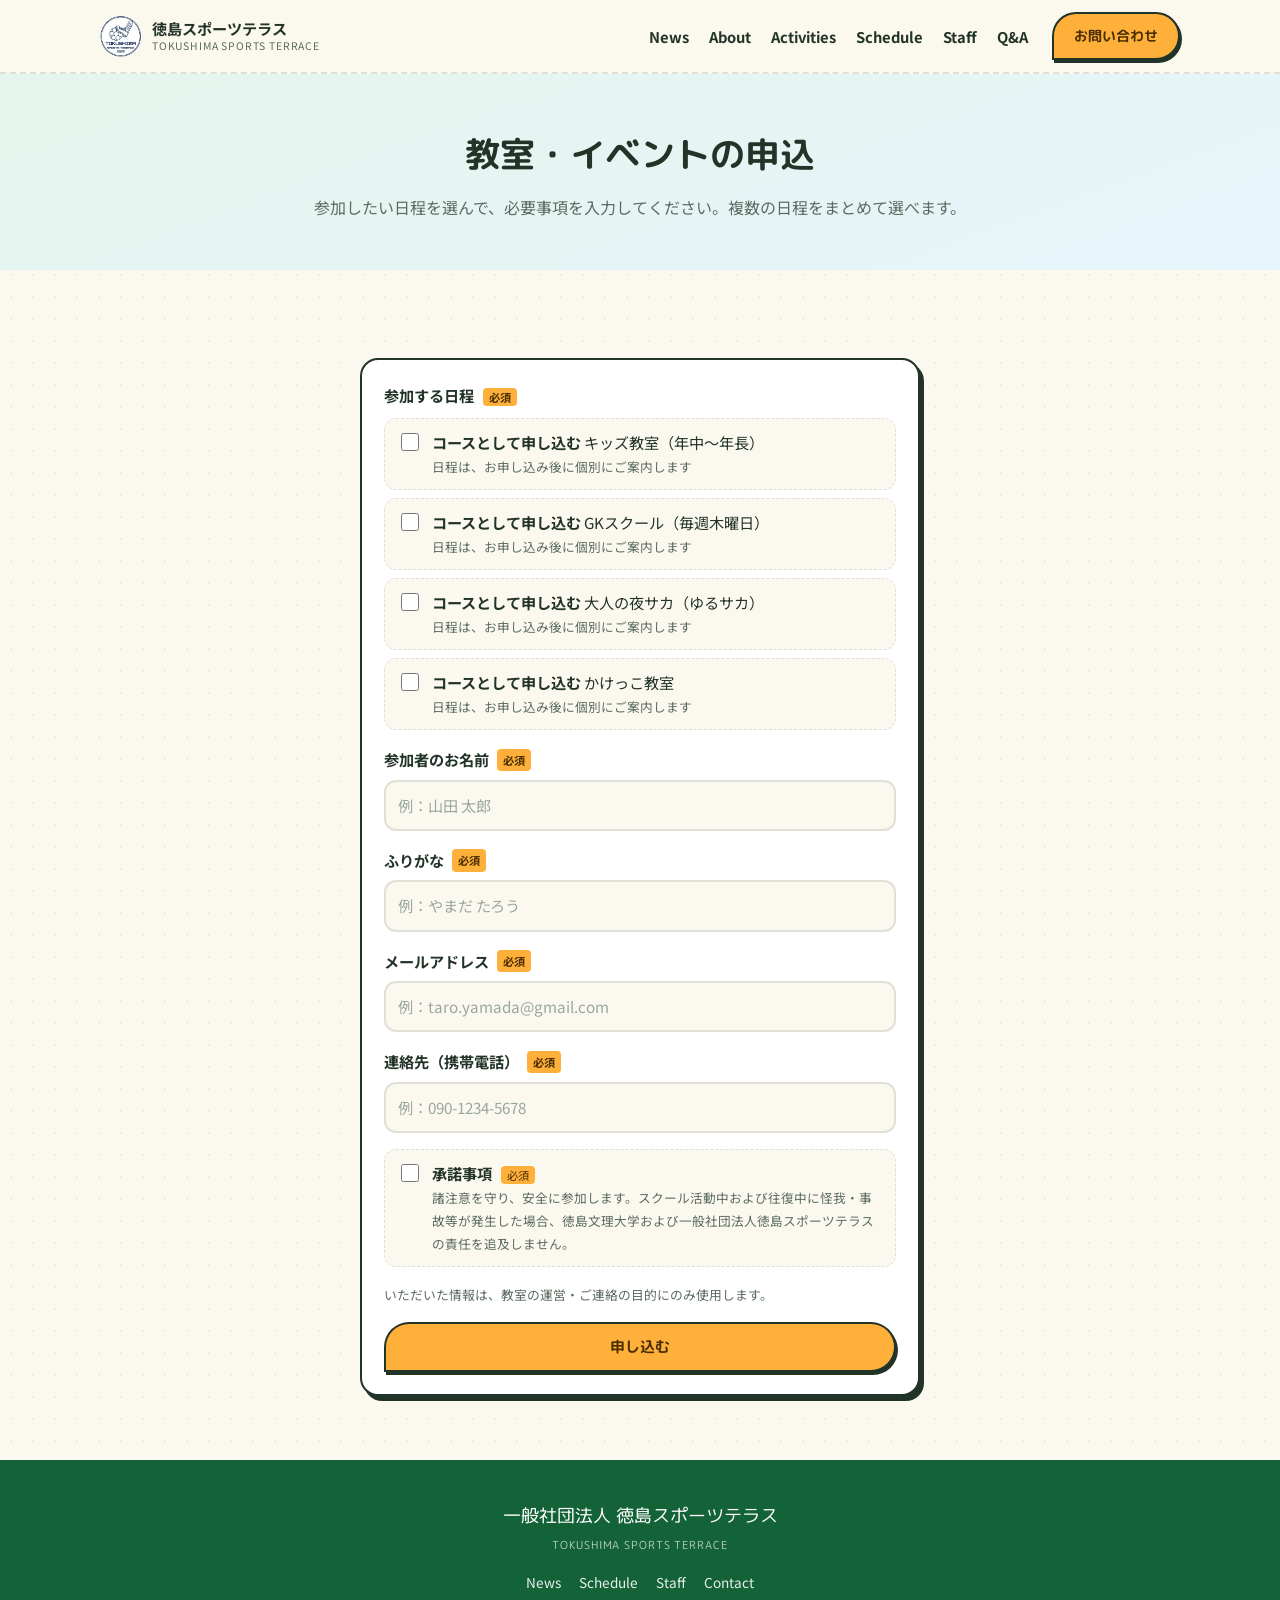
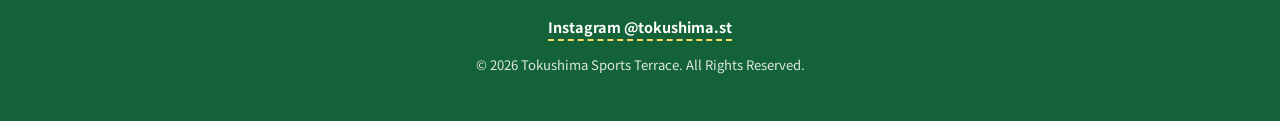
==== apply.html @ 4d7f8b77 "メールアドレスの入力例をgmail.comに変更" ====
<!DOCTYPE html>
<html lang="ja">
<head>
<meta charset="UTF-8">
<meta name="viewport" content="width=device-width, initial-scale=1.0">
<title>教室・イベントの申込 | 一般社団法人徳島スポーツテラス</title>
<meta name="description" content="一般社団法人徳島スポーツテラスの教室・イベントの申込ページです。">
<link rel="preconnect" href="https://fonts.googleapis.com">
<link rel="preconnect" href="https://fonts.gstatic.com" crossorigin>
<link href="https://fonts.googleapis.com/css2?family=M+PLUS+Rounded+1c:wght@500;700;800&family=Yomogi&family=Noto+Sans+JP:wght@400;500;700&display=swap" rel="stylesheet">
<link rel="icon" href="images/logo.jpg">
<link rel="stylesheet" href="styles.css">
</head>
<body>

<a class="skip-link" href="#main">本文へスキップ</a>

<header class="site-header" id="top">
  <div class="header-inner">
    <a href="index.html" class="logo" aria-label="一般社団法人徳島スポーツテラス トップへ">
      <span class="logo-mark js-logo-initial" aria-hidden="true">T</span>
      <span class="logo-text">
        <span class="logo-jp js-org-name-short">徳島スポーツテラス</span>
        <span class="logo-en js-org-name-en">TOKUSHIMA SPORTS TERRACE</span>
      </span>
    </a>
    <button class="nav-toggle" id="navToggle" aria-expanded="false" aria-controls="primaryNav" aria-label="メニューを開く">
      <span></span><span></span><span></span>
    </button>
    <nav class="primary-nav" id="primaryNav">
      <ul>
        <li><a href="index.html#news" class="nav-link">News</a></li>
        <li><a href="index.html#about" class="nav-link">About</a></li>
        <li><a href="index.html#activities" class="nav-link">Activities</a></li>
        <li><a href="schedule.html" class="nav-link">Schedule</a></li>
        <li><a href="index.html#staff" class="nav-link">Staff</a></li>
        <li><a href="index.html#faq" class="nav-link">Q&amp;A</a></li>
      </ul>
      <a href="index.html#contact" class="btn btn-cta nav-cta">お問い合わせ</a>
    </nav>
  </div>
</header>

<main id="main">
  <section class="page-hero">
    <h1>教室・イベントの申込</h1>
    <p>参加したい日程を選んで、必要事項を入力してください。複数の日程をまとめて選べます。</p>
  </section>

  <section class="section">
    <div class="section-inner section-inner--narrow">
      <p class="sync-warning" id="applyHint" hidden></p>

      <form class="site-form" id="applyForm" novalidate>
        <fieldset>
          <legend>参加する日程 <span class="req">必須</span></legend>
          <div id="applyEvents" style="display:grid;gap:8px"><p class="empty-note">読み込み中…</p></div>
        </fieldset>
        <label><span class="lbl">参加者のお名前 <span class="req">必須</span></span>
          <input type="text" name="name" required autocomplete="off" placeholder="例：山田 太郎">
        </label>
        <label><span class="lbl">ふりがな <span class="req">必須</span></span>
          <input type="text" name="furigana" required autocomplete="off" placeholder="例：やまだ たろう">
        </label>
        <div class="form-group" id="kidFields" hidden>
          <label><span class="lbl">保護者のお名前 <span class="req">必須</span></span>
            <input type="text" name="guardian" autocomplete="off" placeholder="例：山田 花子">
          </label>
          <label><span class="lbl">学年 <span class="req">必須</span></span>
            <select name="grade"></select>
          </label>
        </div>
        <label><span class="lbl">メールアドレス <span class="req">必須</span></span>
          <input type="email" name="email" required autocomplete="email" placeholder="例：taro.yamada@gmail.com">
        </label>
        <label><span class="lbl">連絡先（携帯電話） <span class="req">必須</span></span>
          <input type="text" name="contact" required autocomplete="tel" inputmode="tel" placeholder="例：090-1234-5678">
        </label>
        <div id="applyNotes" hidden></div>
        <label class="check consent">
          <input type="checkbox" name="consent" required>
          <span><strong>承諾事項</strong> <span class="req">必須</span><small>諸注意を守り、安全に参加します。スクール活動中および往復中に怪我・事故等が発生した場合、徳島文理大学および一般社団法人徳島スポーツテラスの責任を追及しません。</small></span>
        </label>
        <input type="text" name="website" class="hp" tabindex="-1" autocomplete="off" aria-hidden="true">
        <p class="form-privacy">いただいた情報は、教室の運営・ご連絡の目的にのみ使用します。</p>
        <button type="submit" class="btn btn-cta" id="applySubmit">申し込む</button>
        <p class="form-status" role="status" hidden></p>
      </form>
    </div>
  </section>
</main>

<footer class="site-footer">
  <div class="footer-inner">
    <div class="footer-brand">
      <span class="js-org-name-jp">一般社団法人徳島スポーツテラス</span>
      <span class="logo-en js-org-name-en">TOKUSHIMA SPORTS TERRACE</span>
    </div>
    <ul class="footer-nav">
      <li><a href="news.html">News</a></li>
      <li><a href="schedule.html">Schedule</a></li>
      <li><a href="index.html#staff">Staff</a></li>
      <li><a href="index.html#contact">Contact</a></li>
    </ul>
    <p class="footer-sns"><a class="js-instagram-link" href="#" target="_blank" rel="noopener" hidden>Instagram <span class="js-instagram-handle"></span></a></p>
    <p class="footer-copy" id="footerCopy"></p>
  </div>
</footer>

<script src="data.js"></script>
<script src="common.js"></script>
<script src="sheets-sync.js"></script>
<script src="apply.js"></script>
</body>
</html>
---- styles.css ----
/* =========================================================
   一般社団法人徳島スポーツテラス - スタイルシート
   デザイン方針：「元気な落書き・スクラップブック」
   ・サッカーコートの緑 × 空の水色 + マステの黄色をアクセントに
   ・カードは全部「コルクボードにマステで貼った写真・付箋」に
     見立てて、少しだけ傾ける（ホバーで真っ直ぐになる）
   ・見出しの下線はマーカーで手描きした波線
   ・手書き風フォント（Yomogi）を一言コメント・タグに使う
========================================================= */
:root{
  --green:      #1E8A54;
  --green-deep: #146238;
  --green-pale: #E6F5EC;
  --sky:        #2FA6D8;
  --sky-deep:   #1D7BA8;
  --sky-pale:   #E5F5FB;
  --sun:        #FFB03B; /* アクセント（イベント用） */
  --tape:       #FFD966; /* マステの黄色 */
  --tape-line:  rgba(255,255,255,.55);
  --ink:        #223328;
  --ink-soft:   #5B6B60;
  --paper:      #FBF8EF;
  --white:      #FFFFFF;
  --line:       rgba(34,51,40,.12);

  --font-display: "M PLUS Rounded 1c", "Noto Sans JP", sans-serif;
  --font-body: "Noto Sans JP", sans-serif;
  --font-hand: "Yomogi", "M PLUS Rounded 1c", sans-serif;

  --radius: 18px;
  --radius-sm: 12px;
  --shadow: 0 8px 0 rgba(34,51,40,.06), 0 14px 26px rgba(34,51,40,.14);
  --max-width: 1120px;
  --header-height: 72px;
}

*, *::before, *::after{ box-sizing: border-box; }
html{ scroll-behavior: smooth; }
@media (prefers-reduced-motion: reduce){
  html{ scroll-behavior: auto; }
  *{ animation-duration: .001ms !important; transition-duration: .001ms !important; }
}

body{
  margin: 0;
  font-family: var(--font-body);
  color: var(--ink);
  background:
    radial-gradient(circle, rgba(34,51,40,.06) 1px, transparent 1.4px) 0 0/22px 22px,
    var(--paper);
  line-height: 1.8;
  -webkit-font-smoothing: antialiased;
}
h1, h2, h3{ font-family: var(--font-display); margin: 0; font-weight: 700; }
a{ color: var(--sky-deep); }
button{ font-family: inherit; cursor: pointer; }
img{ max-width: 100%; display: block; }

.skip-link{
  position: absolute; left: -9999px; top: 0; background: var(--green); color: #fff;
  padding: .6em 1em; z-index: 200; border-radius: 0 0 8px 0;
}
.skip-link:focus{ left: 0; }

/* ---------- 共通レイアウト ---------- */
.section{ padding: 64px 20px; }
.section-inner{ max-width: var(--max-width); margin: 0 auto; }
.section-inner--narrow{ max-width: 760px; }
.section-title{ font-size: clamp(1.5rem, 4vw, 2rem); margin-bottom: 34px; display: flex; align-items: baseline; gap: 12px; flex-wrap: wrap; }
.section-title-en{
  font-family: var(--font-hand); font-size: .95rem; color: var(--sky-deep);
  background: var(--tape); padding: 3px 14px; border-radius: 3px; transform: rotate(-3deg);
  display: inline-block; box-shadow: 1px 2px 0 rgba(34,51,40,.1);
}
.section-title-jp{
  color: var(--ink); position: relative; padding-bottom: 6px;
  background-image: url("data:image/svg+xml,%3Csvg xmlns='http://www.w3.org/2000/svg' viewBox='0 0 200 10' preserveAspectRatio='none'%3E%3Cpath d='M0 6 Q 15 0 30 6 T 60 6 T 90 6 T 120 6 T 150 6 T 180 6 T 210 6' fill='none' stroke='%232FA6D8' stroke-width='4' stroke-linecap='round'/%3E%3C/svg%3E");
  background-repeat: no-repeat; background-position: left bottom; background-size: 100% 8px;
}
.sub-title{ font-size: 1.1rem; margin-bottom: 16px; color: var(--green-deep); }
.empty-note{ color: var(--ink-soft); }
.sync-warning{
  background: #FFF4E0; color: #7A5200; border: 1px dashed #F0C56B; border-radius: var(--radius-sm);
  padding: 10px 14px; font-size: .9rem; margin: 0 0 16px;
}

.btn{
  display: inline-flex; align-items: center; justify-content: center; gap: 6px;
  padding: 12px 26px; border-radius: 999px 999px 999px 4px; text-decoration: none; font-weight: 700;
  font-family: var(--font-display); font-size: .95rem; border: 2px solid var(--ink); transition: transform .15s;
}
.btn-cta{ background: var(--sun); color: #4A2E00; box-shadow: 2px 3px 0 var(--ink); }
.btn-cta:hover{ transform: translate(-1px,-2px); box-shadow: 3px 5px 0 var(--ink); }
.btn-ghost{ background: #fff; color: var(--green-deep); border-color: var(--green); }
.btn-ghost:hover{ background: var(--green-pale); }

/* ---------- ヘッダー ---------- */
.site-header{
  position: sticky; top: 0; z-index: 100; background: rgba(251,248,239,.94);
  backdrop-filter: blur(6px); border-bottom: 2px dashed var(--line);
}
.header-inner{
  max-width: var(--max-width); margin: 0 auto; height: var(--header-height);
  display: flex; align-items: center; justify-content: space-between; padding: 0 20px;
}
.logo{ display: flex; align-items: center; gap: 10px; text-decoration: none; color: var(--ink); }
.logo-mark{
  width: 42px; height: 42px; border-radius: 50%; background: linear-gradient(135deg, var(--green), var(--sky));
  color: #fff; display: flex; align-items: center; justify-content: center; font-family: var(--font-display);
  font-size: 1.2rem; flex-shrink: 0; border: 2px solid var(--ink);
}
.logo-mark--image{ background: #fff; border: none; overflow: hidden; }
.logo-mark--image img{ width: 100%; height: 100%; object-fit: cover; display: block; }
.logo-text{ display: flex; flex-direction: column; line-height: 1.3; }
.logo-jp{ font-weight: 700; font-size: .95rem; }
.logo-en{ font-size: .65rem; letter-spacing: .08em; color: var(--ink-soft); }

.nav-toggle{
  display: none; flex-direction: column; gap: 5px; background: none; border: none; padding: 8px;
}
.nav-toggle span{ width: 24px; height: 2px; background: var(--ink); border-radius: 2px; }

.primary-nav{ display: flex; align-items: center; gap: 24px; }
.primary-nav ul{ list-style: none; display: flex; gap: 20px; margin: 0; padding: 0; }
.nav-link{ text-decoration: none; color: var(--ink); font-weight: 700; font-size: .92rem; }
.nav-link:hover{ color: var(--green-deep); }
.nav-cta{ padding: 10px 20px; font-size: .85rem; }

@media (max-width: 860px){
  .nav-toggle{ display: flex; }
  .primary-nav{
    position: absolute; top: var(--header-height); left: 0; right: 0; background: #fff;
    flex-direction: column; align-items: stretch; padding: 16px 20px; gap: 16px;
    border-bottom: 1px solid var(--line); display: none;
  }
  .primary-nav.is-open{ display: flex; }
  .primary-nav ul{ flex-direction: column; gap: 12px; }
}

/* ---------- タープ（マステ貼り）カード共通部品 ----------
   .taped を付けたカードは、上端にマステの帯が乗った「貼られた紙」に見える。
   nth-childで少しずつ傾きを変えて、手作業で貼ったようなバラつきを出す。
   ホバーで真っ直ぐに直る。 */
.taped{
  position: relative; background: #fff; border-radius: var(--radius); box-shadow: var(--shadow);
  transform: rotate(-1.4deg); transition: transform .2s ease;
}
.taped:hover{ transform: rotate(0deg) translateY(-2px); }
.taped::before{
  content: ''; position: absolute; top: -14px; left: 50%; width: 74px; height: 26px;
  background: var(--tape); opacity: .85; transform: translateX(-50%) rotate(-3deg);
  box-shadow: 0 1px 2px rgba(0,0,0,.15);
}
.news-grid > :nth-child(3n+1).taped, .activity-grid > :nth-child(3n+1).taped, .staff-grid > :nth-child(3n+1).taped{ transform: rotate(1.6deg); }
.news-grid > :nth-child(3n+1).taped::before, .activity-grid > :nth-child(3n+1).taped::before, .staff-grid > :nth-child(3n+1).taped::before{ background: var(--sky); opacity: .5; transform: translateX(-50%) rotate(4deg); }
.news-grid > :nth-child(3n+2).taped::before, .activity-grid > :nth-child(3n+2).taped::before, .staff-grid > :nth-child(3n+2).taped::before{ background: var(--sun); opacity: .55; }
.news-grid > :nth-child(3n+1).taped:hover, .activity-grid > :nth-child(3n+1).taped:hover, .staff-grid > :nth-child(3n+1).taped:hover{ transform: rotate(0deg) translateY(-2px); }

/* ---------- ヒーロー（画面いっぱいの写真＋文字を重ねる構成） ----------
   ウィンドウ／タブの高さが変わっても常に「画面ちょうど1枚分」になるよう、
   100dvh（アドレスバーの出し引きにも追従する単位）からヘッダー分の高さを引く。
   写真が読み込まれる前は下地の色だけが見え、読み込み完了でふわっと写真がフェードインする
   （壊れた画像や真っ白な一瞬が見えないようにするための、簡易的な「ロード画面」） */
.hero{
  position: relative; height: calc(100vh - var(--header-height)); height: calc(100dvh - var(--header-height));
  min-height: 480px; display: flex; align-items: flex-end;
  padding: 0 20px 64px; overflow: hidden;
  background: linear-gradient(160deg, var(--green-pale), var(--sky-pale)); /* 写真の読み込み前・写真が無い時の下地 */
}
.hero-bg{
  position: absolute; inset: 0; width: 100%; height: 100%; object-fit: cover; z-index: 0;
  opacity: 0; transition: opacity 1s ease;
}
.hero-bg.is-loaded{ opacity: 1; }
.hero-overlay{
  position: absolute; inset: 0; z-index: 1;
  background: linear-gradient(180deg, rgba(20,40,32,.1) 0%, rgba(15,28,22,.35) 55%, rgba(12,22,18,.78) 100%);
}
.hero-inner{
  max-width: var(--max-width); margin: 0 auto; position: relative; z-index: 2; width: 100%; text-align: center;
}
.hero-text{ color: #fff; }
.eyebrow{
  font-family: var(--font-hand); font-size: 1.1rem; color: var(--tape); margin: 0 0 12px;
  display: inline-block; transform: rotate(-2deg);
}
.hero-copy{ font-size: clamp(2rem, 6vw, 3.4rem); line-height: 1.4; margin-bottom: 18px; color: #fff; text-shadow: 0 2px 12px rgba(0,0,0,.3); }
.hero-copy .accent{ color: var(--sun); background: rgba(255,255,255,.94); padding: 0 .15em; border-radius: 6px 6px 6px 0; box-shadow: 2px 2px 0 var(--ink); }
.hero-sub{ max-width: 620px; margin: 0 auto 28px; color: rgba(255,255,255,.92); }
.hero-actions{ display: flex; gap: 14px; justify-content: center; flex-wrap: wrap; margin-bottom: 36px; }
.hero-stats{ display: flex; gap: 18px; justify-content: center; flex-wrap: wrap; margin: 0; }
.hero-stat{
  background: #fff; border-radius: var(--radius-sm); padding: 14px 22px; box-shadow: var(--shadow); min-width: 130px;
  transform: rotate(-2deg);
}
.hero-stat:nth-child(2){ transform: rotate(1.5deg); }
.hero-stat:nth-child(3){ transform: rotate(-1deg); }
.hero-stat dt{ font-size: .75rem; color: var(--ink-soft); margin-bottom: 4px; }
.hero-stat dd{ margin: 0; font-family: var(--font-display); font-size: 1.3rem; color: var(--green-deep); }
.stat-suffix{ font-size: .7rem; color: var(--ink-soft); margin-left: 4px; }

/* ---------- ヒーロー（スマホ）：背景いっぱい＋文字重ねは窮屈になるので、
   写真→文字の上下2段レイアウトに切り替える ---------- */
@media (max-width: 860px){
  .hero{
    position: relative; height: auto; min-height: unset; padding: 0 0 40px;
    display: block; background: var(--paper);
  }
  .hero-bg{
    position: relative; inset: auto; width: 100%; height: 260px; z-index: auto;
  }
  .hero-overlay{ display: none; }
  .hero-inner{ padding: 28px 20px 0; }
  .hero-text{ color: var(--ink); }
  .eyebrow{ color: var(--sky-deep); }
  .hero-copy{ color: var(--ink); text-shadow: none; }
  .hero-sub{ color: var(--ink-soft); }
}

/* ---------- ニュース ---------- */
.news-grid{ display: grid; grid-template-columns: repeat(auto-fill, minmax(260px, 1fr)); gap: 30px; margin-bottom: 20px; padding-top: 6px; }
.news-card{ padding: 20px; display: block; text-decoration: none; color: inherit; }
.news-card-img{ width: 100%; aspect-ratio: 4/3; object-fit: cover; border-radius: var(--radius-sm); margin-bottom: 12px; }
.news-archive-img{ display: block; width: 100%; max-width: 420px; border-radius: var(--radius-sm); margin-top: 12px; }
.news-card-head{ display: flex; justify-content: space-between; align-items: center; margin-bottom: 10px; font-size: .8rem; color: var(--ink-soft); }
.news-card h3{ font-size: 1.05rem; margin-bottom: 8px; }
.news-card p{ margin: 0; color: var(--ink-soft); font-size: .92rem; }
.news-tag{
  font-family: var(--font-hand); padding: 2px 12px; border-radius: 255px 15px 225px 15px/15px 225px 15px 255px;
  font-size: .82rem;
}
.news-tag--info{ background: var(--sky-pale); color: var(--sky-deep); }
.news-tag--event{ background: #FFF1DA; color: #9A5B00; }
.news-tag--recruit{ background: var(--green-pale); color: var(--green-deep); }
.news-more-link{ text-align: right; margin: 0; }
.section-link{ font-weight: 700; text-decoration: none; }

/* ---------- About ----------
   スマホ（デフォルト）：写真→紹介文→ファクトの順に縦積み（DOM順そのまま）
   デスクトップ：order で並び替えて「紹介文→大きい写真→ファクト」の順にする */
.about-section{ background: #fff; }
.about-grid{ display: flex; flex-direction: column; gap: 36px; margin-bottom: 20px; }
.about-photo{
  position: relative; background: #fff; padding: 10px 10px 20px; box-shadow: var(--shadow);
  border-radius: 4px; transform: rotate(-2deg); align-self: center; width: 100%; max-width: 420px;
}
.about-photo::before{
  content: ''; position: absolute; top: -12px; left: 50%; width: 70px; height: 24px;
  background: var(--tape); opacity: .85; transform: translateX(-50%) rotate(-4deg);
  box-shadow: 0 1px 2px rgba(0,0,0,.15);
}
.about-photo img{ width: 100%; height: 260px; object-fit: cover; border-radius: 2px; display: block; }
.about-slogan{ font-family: var(--font-hand); font-size: 1.6rem; color: var(--green-deep); margin: 0 0 14px; }
.about-text{ color: var(--ink-soft); margin: 0; }
.about-facts{ display: grid; gap: 14px; margin: 0; }
.about-facts .fact{
  background: var(--green-pale); border-radius: var(--radius-sm); padding: 14px 18px; border-left: 4px dashed var(--green);
}
.fact dt{ font-size: .78rem; color: var(--green-deep); font-weight: 700; margin-bottom: 4px; }
.fact dd{ margin: 0; }
.fact-note{ display: block; font-size: .78rem; color: var(--ink-soft); margin-top: 4px; }
@media (min-width: 721px){
  .about-lead{ order: 1; }
  .about-photo{ order: 2; max-width: 720px; }
  .about-photo img{ height: 420px; }
  .about-facts{ order: 3; grid-template-columns: repeat(auto-fit, minmax(220px, 1fr)); }
}

/* ---------- 活動内容（写真クラスター＋テキストのジグザグレイアウト） ---------- */
.activities-section{ background: #fff; }
.activity-row{ display: flex; align-items: center; gap: 40px; margin-bottom: 64px; flex-wrap: wrap; }
.activity-row:last-child{ margin-bottom: 0; }
.activity-row:nth-child(even){ flex-direction: row-reverse; }
.activity-photos{ flex: 1 1 360px; display: flex; flex-wrap: wrap; padding: 30px 24px; min-height: 220px; align-items: center; }
.activity-photo-frame{
  position: relative; width: 260px; max-width: 100%; flex-shrink: 0; background: #fff; padding: 10px 10px 20px;
  box-shadow: var(--shadow); border-radius: 4px;
}
/* 横長・縦長どちらの写真でも自然な比率で表示（無理に正方形へトリミングしない） */
.activity-photo-frame img{ display: block; width: 100%; height: auto; max-height: 360px; object-fit: cover; border-radius: 2px; }
.activity-photo-frame::before{
  content: ''; position: absolute; top: -14px; left: 50%; width: 74px; height: 26px;
  background: var(--tape); opacity: .85; transform: translateX(-50%) rotate(-3deg);
  box-shadow: 0 1px 2px rgba(0,0,0,.15);
}
.activity-photo-frame:nth-child(1){ transform: rotate(-5deg); z-index: 2; }
.activity-photo-frame:nth-child(2){ transform: rotate(4deg); margin-left: -60px; margin-top: 30px; z-index: 1; }
.activity-photo-frame:nth-child(3){ transform: rotate(-3deg); margin-left: -60px; z-index: 3; }
@media (max-width: 560px){ .activity-photo-frame{ width: 200px; } .activity-photo-frame:nth-child(2), .activity-photo-frame:nth-child(3){ margin-left: -36px; } }
.activity-copy{ flex: 1 1 320px; }
.activity-copy h3{ font-size: 1.4rem; color: var(--sky-deep); margin-bottom: 10px; }
.activity-copy p{ margin: 0; color: var(--ink-soft); white-space: pre-line; }
.activity-copy .activity-price{ display: inline-block; margin: 0 0 10px; padding: 2px 12px; background: var(--tape); color: var(--ink); font-weight: 700; font-size: 1.05rem; border-radius: 4px; transform: rotate(-1.5deg); }
.activity-btn{ margin-top: 14px; }
@media (max-width: 720px){
  .activity-row, .activity-row:nth-child(even){ flex-direction: column; align-items: flex-start; }
  .activity-photos{ padding-left: 40px; }
}

/* ---------- Schedule（トップページの案内カード） ---------- */
.schedule-teaser{
  background: linear-gradient(135deg, var(--green), var(--sky)); color: #fff;
  border-radius: var(--radius); padding: 36px; display: flex; align-items: center;
  justify-content: space-between; gap: 24px; flex-wrap: wrap; border: 2px solid var(--ink);
}
.schedule-teaser p{ margin: 8px 0 0; opacity: .92; max-width: 460px; }
.schedule-teaser .btn-cta{ background: #fff; color: var(--green-deep); }

/* ---------- スタッフ ---------- */
.staff-grid{ display: grid; grid-template-columns: repeat(auto-fill, minmax(220px, 1fr)); gap: 30px; padding-top: 6px; }
.staff-card{ padding: 24px; text-align: center; }
.staff-photo{ width: 88px; height: 88px; border-radius: 50%; object-fit: cover; margin: 0 auto 14px; border: 3px solid #fff; box-shadow: 0 0 0 2px var(--line); }
.staff-photo--placeholder{
  display: flex; align-items: center; justify-content: center; background: var(--sky-pale); color: var(--sky-deep);
  font-family: var(--font-display); font-size: 1.6rem;
}
.staff-role{ font-family: var(--font-hand); font-size: .95rem; color: var(--sky-deep); margin: 0 0 4px; }
.staff-name{ font-family: var(--font-display); font-size: 1.05rem; margin: 0 0 8px; }
.staff-comment{ font-size: .88rem; color: var(--ink-soft); margin: 0; }

/* ---------- FAQ ---------- */
.faq-section{ background: #fff; }
.accordion-item{
  background: var(--sky-pale); border-radius: var(--radius-sm); padding: 16px 20px; margin-bottom: 14px;
}
.accordion-item summary{ cursor: pointer; font-weight: 700; list-style: none; display: flex; align-items: center; gap: 10px; flex-wrap: wrap; }
.accordion-item summary::-webkit-details-marker{ display: none; }
.accordion-item summary::after{ content: '+'; margin-left: auto; font-family: var(--font-display); font-size: 1.2rem; color: var(--sky-deep); }
.accordion-item[open] summary::after{ content: '−'; }
.accordion-body{ margin-top: 10px; color: var(--ink-soft); }
.news-archive-title{ flex: 1; }

/* ---------- Contact ---------- */
.contact-section{ background: var(--green-pale); text-align: center; }
.contact-lead{ color: var(--ink-soft); }
.contact-note{ font-size: .85rem; color: var(--ink-soft); margin-top: 18px; }

/* ---------- カレンダー（schedule.html） ---------- */
.cal-card{ background: #fff; border-radius: var(--radius); box-shadow: var(--shadow); padding: 24px; border: 2px solid var(--ink); }
.cal-toolbar{ display: flex; align-items: center; justify-content: space-between; margin-bottom: 18px; gap: 12px; flex-wrap: wrap; }
.cal-nav-btn{
  background: var(--green-pale); color: var(--green-deep); border: 2px solid var(--ink); border-radius: 999px;
  width: 40px; height: 40px; font-size: 1.1rem; font-family: var(--font-display);
}
.cal-month-label{ font-family: var(--font-hand); font-size: 1.5rem; color: var(--green-deep); }
.cal-today-btn{
  background: #fff; border: 1.5px dashed var(--sky); color: var(--sky-deep); border-radius: 999px;
  padding: 6px 16px; font-size: .82rem; font-weight: 700;
}
.cal-weekdays, .cal-grid{ display: grid; grid-template-columns: repeat(7, 1fr); gap: 6px; }
.cal-weekdays{ margin-bottom: 6px; text-align: center; font-size: .78rem; color: var(--ink-soft); font-weight: 700; }
.cal-cell{
  min-height: 84px; background: var(--paper); border-radius: 10px; padding: 6px; display: flex; flex-direction: column; gap: 4px;
  border: 2px solid transparent; font-family: inherit; text-align: left; width: 100%;
}
button.cal-cell{ cursor: pointer; transition: transform .1s; }
button.cal-cell:hover{ background: var(--sky-pale); transform: translateY(-1px); }
.cal-cell--empty{ background: transparent; }
.cal-cell--today{ background: var(--sky-pale); border-color: var(--sky); border-style: dashed; }
.cal-cell--selected{ border-color: var(--ink); background: var(--tape); }
.cal-cell--selected:hover{ background: var(--tape); }
.cal-date{ font-size: .8rem; font-weight: 700; color: var(--ink-soft); }
.cal-tags{ display: flex; flex-direction: column; gap: 3px; overflow: hidden; }
.cal-tag{
  font-size: .65rem; padding: 2px 6px; border-radius: 6px; white-space: nowrap; overflow: hidden; text-overflow: ellipsis;
  font-family: var(--font-display);
}
.cal-tag{ background: var(--c-pale, var(--green-pale)); color: var(--c-ink, var(--green-deep)); }
.cal-legend{ display: flex; flex-wrap: wrap; gap: 6px 16px; margin-top: 14px; font-size: .8rem; color: var(--ink-soft); }
.cal-legend:empty{ display: none; }
.cal-legend-item{ display: inline-flex; align-items: center; gap: 6px; }
.cal-legend-item i{ width: 10px; height: 10px; border-radius: 50%; background: var(--c); flex-shrink: 0; }

.cal-event-list{ margin-top: 34px; }
.cal-list-day{ margin-bottom: 20px; }
.cal-list-date{ font-family: var(--font-hand); font-size: 1.2rem; color: var(--green-deep); margin: 0 0 6px; }
.cal-list-day ul{ list-style: none; margin: 0; padding: 0; display: grid; gap: 10px; }
.cal-list-day li{ display: flex; align-items: baseline; gap: 10px; flex-wrap: wrap; background: var(--paper); border-radius: var(--radius-sm); padding: 10px 14px; border: 1px dashed var(--line); }
.cal-list-title{ font-weight: 700; }
.cal-list-detail{ color: var(--ink-soft); font-size: .88rem; flex-basis: 100%; }

/* スマホ：セル幅が35px前後まで狭くなり文字が入らないので、予定名の文字は諦めて
   タイプ別の色ドットだけ表示する（詳細は今まで通りタップして下の一覧で見る） */
@media (max-width: 640px){
  .cal-card{ padding: 14px 8px; }
  .cal-toolbar{ margin-bottom: 12px; }
  .cal-month-label{ font-size: 1.15rem; }
  .cal-nav-btn{ width: 34px; height: 34px; font-size: 1rem; }
  .cal-today-btn{ padding: 5px 12px; font-size: .75rem; }
  .cal-weekdays, .cal-grid{ gap: 3px; }
  .cal-cell{ min-height: 50px; padding: 3px 2px; gap: 2px; border-radius: 6px; }
  .cal-date{ font-size: .72rem; }
  .cal-tags{ flex-direction: row; flex-wrap: wrap; justify-content: center; gap: 2px; }
  .cal-tag{
    width: 8px; height: 8px; padding: 0; border-radius: 50%; font-size: 0; line-height: 0; overflow: hidden;
  }
  /* 通常表示は「薄い背景色+濃い文字色」のピル型なので、文字を消してドットだけにすると
     薄い背景色（--green-pale等）がほぼ見えなくなってしまう。ドット表示専用に、はっきりした色で塗り直す */
  .cal-tag{ background: var(--c, var(--green)); }
}

/* ---------- ページ見出し（schedule.html / news.html 用の簡易ヒーロー） ---------- */
.page-hero{
  background: linear-gradient(160deg, var(--green-pale), var(--sky-pale)); padding: 48px 20px; text-align: center;
}
.page-hero h1{ font-size: clamp(1.5rem, 4vw, 2.2rem); margin-bottom: 8px; }
.page-hero p{ color: var(--ink-soft); margin: 0; }

/* ---------- フッター ---------- */
.site-footer{ background: var(--green-deep); color: #fff; padding: 40px 20px; }
.footer-inner{ max-width: var(--max-width); margin: 0 auto; text-align: center; }
.footer-brand{ font-family: var(--font-display); font-size: 1.1rem; margin-bottom: 12px; }
.footer-brand .logo-en{ display: block; font-size: .7rem; color: rgba(255,255,255,.7); margin-top: 4px; }
.footer-copy{ font-size: .82rem; opacity: .85; margin: 12px 0 4px; }
.footer-note{ font-size: .78rem; opacity: .7; max-width: 560px; margin: 0 auto; }
.footer-nav{ list-style: none; display: flex; gap: 18px; justify-content: center; padding: 0; margin: 0 0 16px; flex-wrap: wrap; }
.footer-nav a{ color: #fff; text-decoration: none; font-size: .85rem; opacity: .9; }
.footer-sns{ margin: 0 0 12px; }
.footer-sns a{ color: #fff; font-weight: 700; font-size: .9rem; text-decoration: none; border-bottom: 2px dashed var(--tape); padding-bottom: 2px; }

/* ===== フォーム（お問い合わせ・教室申込） ===== */
.site-form{ max-width: 560px; margin: 24px auto 0; text-align: left; display: grid; gap: 16px; background: #fff; padding: 22px; border-radius: var(--radius); border: 2px solid var(--ink); box-shadow: 4px 5px 0 var(--ink); }
.site-form label{ display: grid; gap: 6px; font-weight: 700; font-size: .95rem; }
.site-form input[type="text"], .site-form input[type="email"], .site-form textarea{ font: inherit; font-weight: 400; padding: 10px 12px; border: 2px solid var(--line); border-radius: var(--radius-sm); background: var(--paper); width: 100%; }
.site-form input:focus, .site-form textarea:focus{ outline: none; border-color: var(--green); }
.site-form .req{ font-size: .7rem; background: var(--sun); color: #4A2E00; border-radius: 4px; padding: 1px 6px; margin-left: 6px; }
.site-form .hp{ position: absolute; left: -9999px; width: 1px; height: 1px; opacity: 0; }
.site-form fieldset{ border: 0; padding: 0; margin: 0; display: grid; gap: 8px; }
.site-form legend{ font-weight: 700; font-size: .95rem; margin-bottom: 8px; padding: 0; }
.site-form .check{ display: flex; gap: 10px; align-items: flex-start; font-weight: 400; background: var(--paper); border: 1px dashed var(--line); border-radius: var(--radius-sm); padding: 10px 12px; cursor: pointer; }
.site-form .check input{ margin-top: 4px; width: 18px; height: 18px; flex-shrink: 0; }
.site-form .check small{ display: block; color: var(--ink-soft); }
.form-privacy{ margin: 0; font-size: .8rem; color: var(--ink-soft); }
.form-status{ margin: 0; padding: 10px 14px; border-radius: var(--radius-sm); font-weight: 700; }
.form-status.is-ok{ background: var(--green-pale); color: var(--green-deep); }
.form-status.is-error{ background: #FCE8E8; color: #B23A3A; }
.cal-apply{ margin-left: auto; font-weight: 700; color: var(--green-deep); text-decoration: none; border-bottom: 2px solid var(--tape); }
.form-group{ display: grid; gap: 16px; }
.form-group[hidden], #applyNotes[hidden]{ display: none; }
.site-form select{ font: inherit; font-weight: 400; padding: 10px 12px; border: 2px solid var(--line); border-radius: var(--radius-sm); background: var(--paper); width: 100%; }
.apply-note{ background: #FFF4E0; border: 1px dashed #F0C56B; border-radius: var(--radius-sm); padding: 12px 14px; font-size: .88rem; }
.apply-note p{ margin: 6px 0 0; white-space: pre-line; color: var(--ink-soft); }
.cal-list-day li.cal-list-item{ border-left: 6px solid var(--c, var(--line)); border-left-style: solid; }

/* ===== トップページの「活動の申し込み」 ===== */
.apply-section{ background: var(--paper); }
.apply-list{ list-style: none; margin: 18px 0 0; padding: 0; display: grid; gap: 10px; }
.apply-list li{ display: flex; align-items: center; gap: 12px; flex-wrap: wrap; background: #fff; border: 2px solid var(--ink); border-radius: var(--radius-sm); padding: 10px 14px; box-shadow: 3px 4px 0 var(--ink); }
.apply-date{ font-family: var(--font-hand); font-size: 1.15rem; color: var(--green-deep); min-width: 5.5em; }
.apply-title{ flex: 1 1 200px; font-weight: 700; }
.apply-title small{ display: block; font-weight: 400; color: var(--ink-soft); font-size: .82rem; }
.apply-btn{ padding: 6px 18px; font-size: .9rem; }
.apply-more{ text-align: center; margin-top: 22px; }
.site-form .lbl{ display: flex; align-items: center; gap: 8px; }
.site-form .lbl .req{ margin-left: 0; }
.site-form input::placeholder, .site-form textarea::placeholder{ color: #9AA79F; }
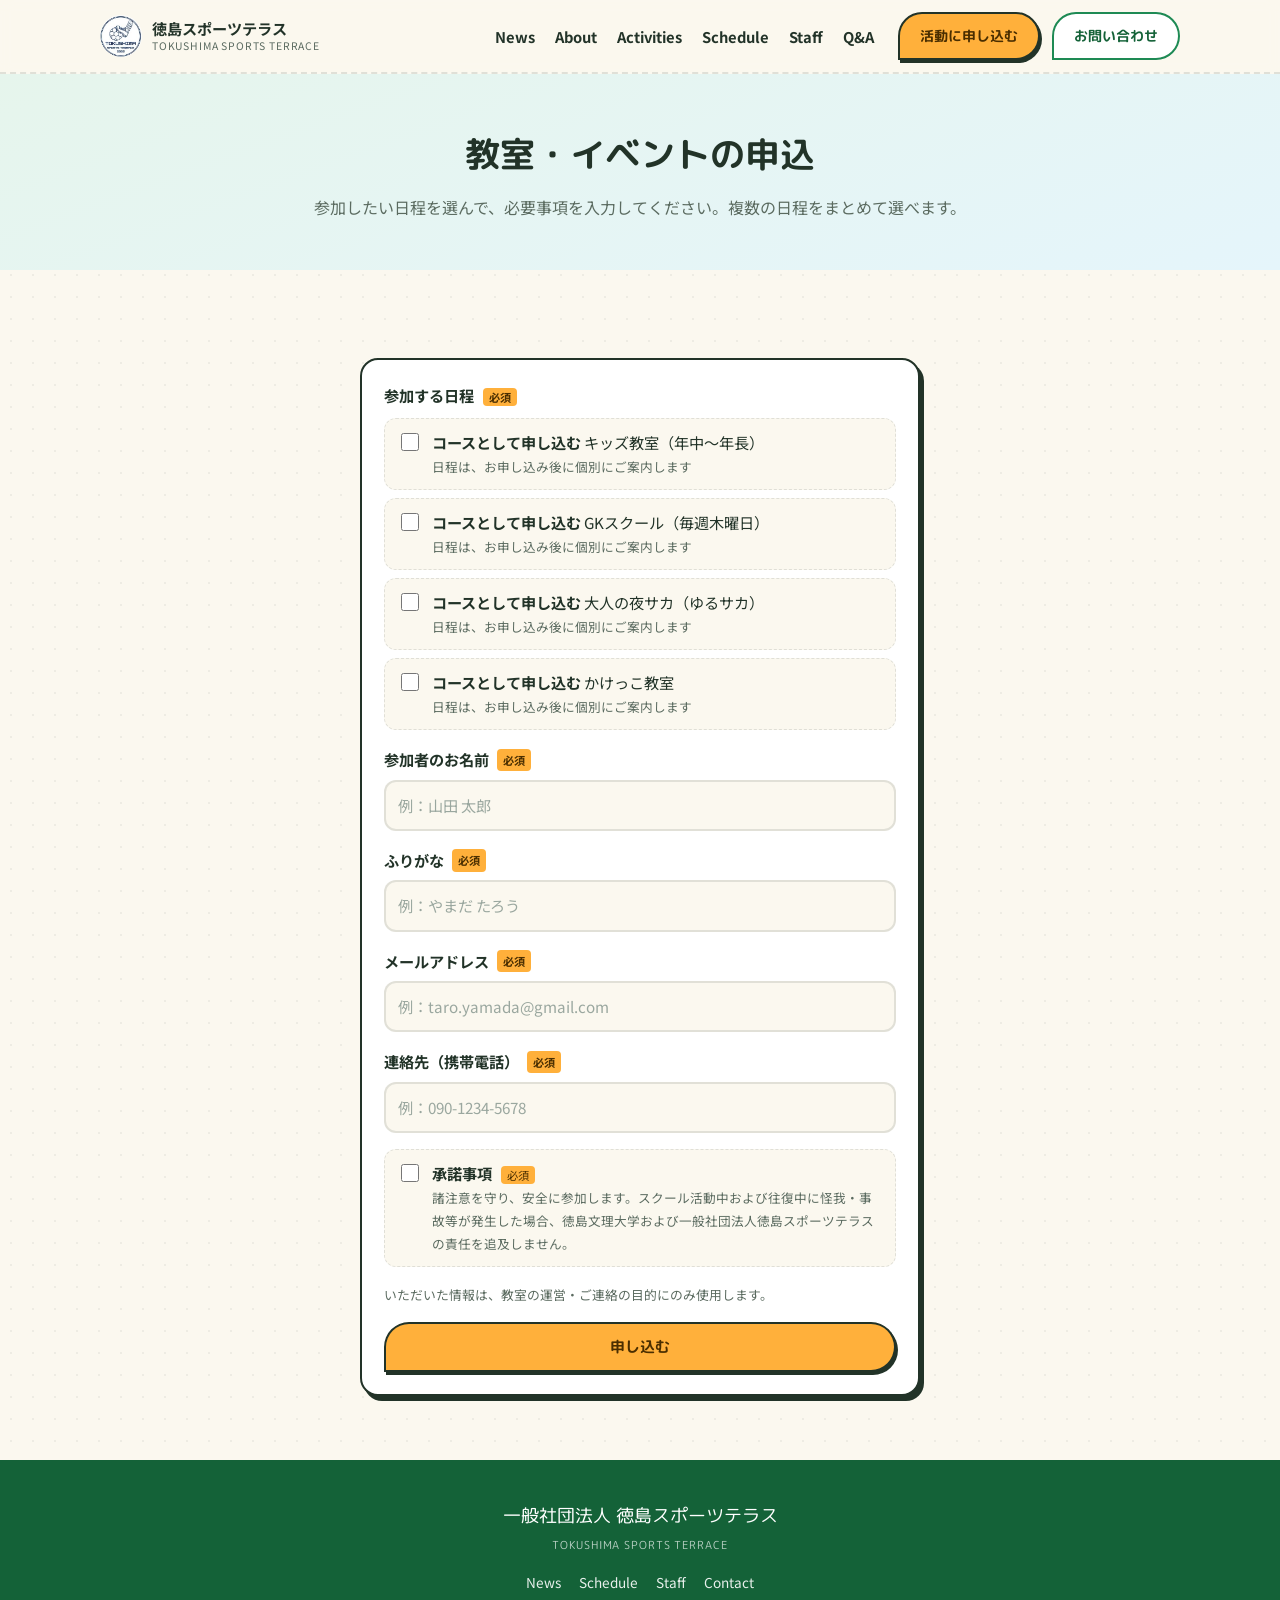
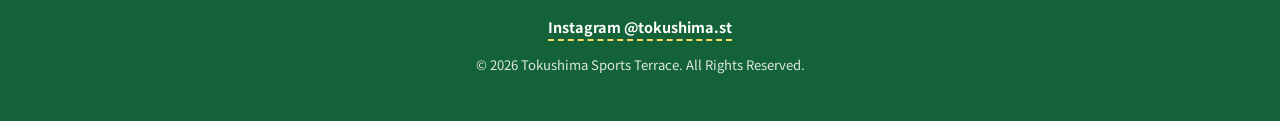
==== commit 52d24780: "ヘッダーに「活動に申し込む」ボタンを追加、お問い合わせをサブボタンに(メニューの切り替え幅も調整) Co-Authored-By: Claude Sonnet 5.5 <noreply@anthrop" ====
--- a/apply.html
+++ b/apply.html
@@ -36,7 +36,8 @@
         <li><a href="index.html#staff" class="nav-link">Staff</a></li>
         <li><a href="index.html#faq" class="nav-link">Q&amp;A</a></li>
       </ul>
-      <a href="index.html#contact" class="btn btn-cta nav-cta">お問い合わせ</a>
+      <a href="apply.html" class="btn btn-cta nav-cta">活動に申し込む</a>
+      <a href="index.html#contact" class="btn btn-ghost nav-cta">お問い合わせ</a>
     </nav>
   </div>
 </header>
--- a/styles.css
+++ b/styles.css
@@ -124,9 +124,10 @@
 .primary-nav ul{ list-style: none; display: flex; gap: 20px; margin: 0; padding: 0; }
 .nav-link{ text-decoration: none; color: var(--ink); font-weight: 700; font-size: .92rem; }
 .nav-link:hover{ color: var(--green-deep); }
-.nav-cta{ padding: 10px 20px; font-size: .85rem; }
-
-@media (max-width: 860px){
+.nav-cta{ padding: 10px 20px; font-size: .85rem; white-space: nowrap; }
+.nav-cta + .nav-cta{ margin-left: -12px; }
+
+@media (max-width: 960px){
   .nav-toggle{ display: flex; }
   .primary-nav{
     position: absolute; top: var(--header-height); left: 0; right: 0; background: #fff;
@@ -135,6 +136,8 @@
   }
   .primary-nav.is-open{ display: flex; }
   .primary-nav ul{ flex-direction: column; gap: 12px; }
+  .nav-cta + .nav-cta{ margin-left: 0; }
+  .nav-cta{ text-align: center; }
 }
 
 /* ---------- タープ（マステ貼り）カード共通部品 ----------
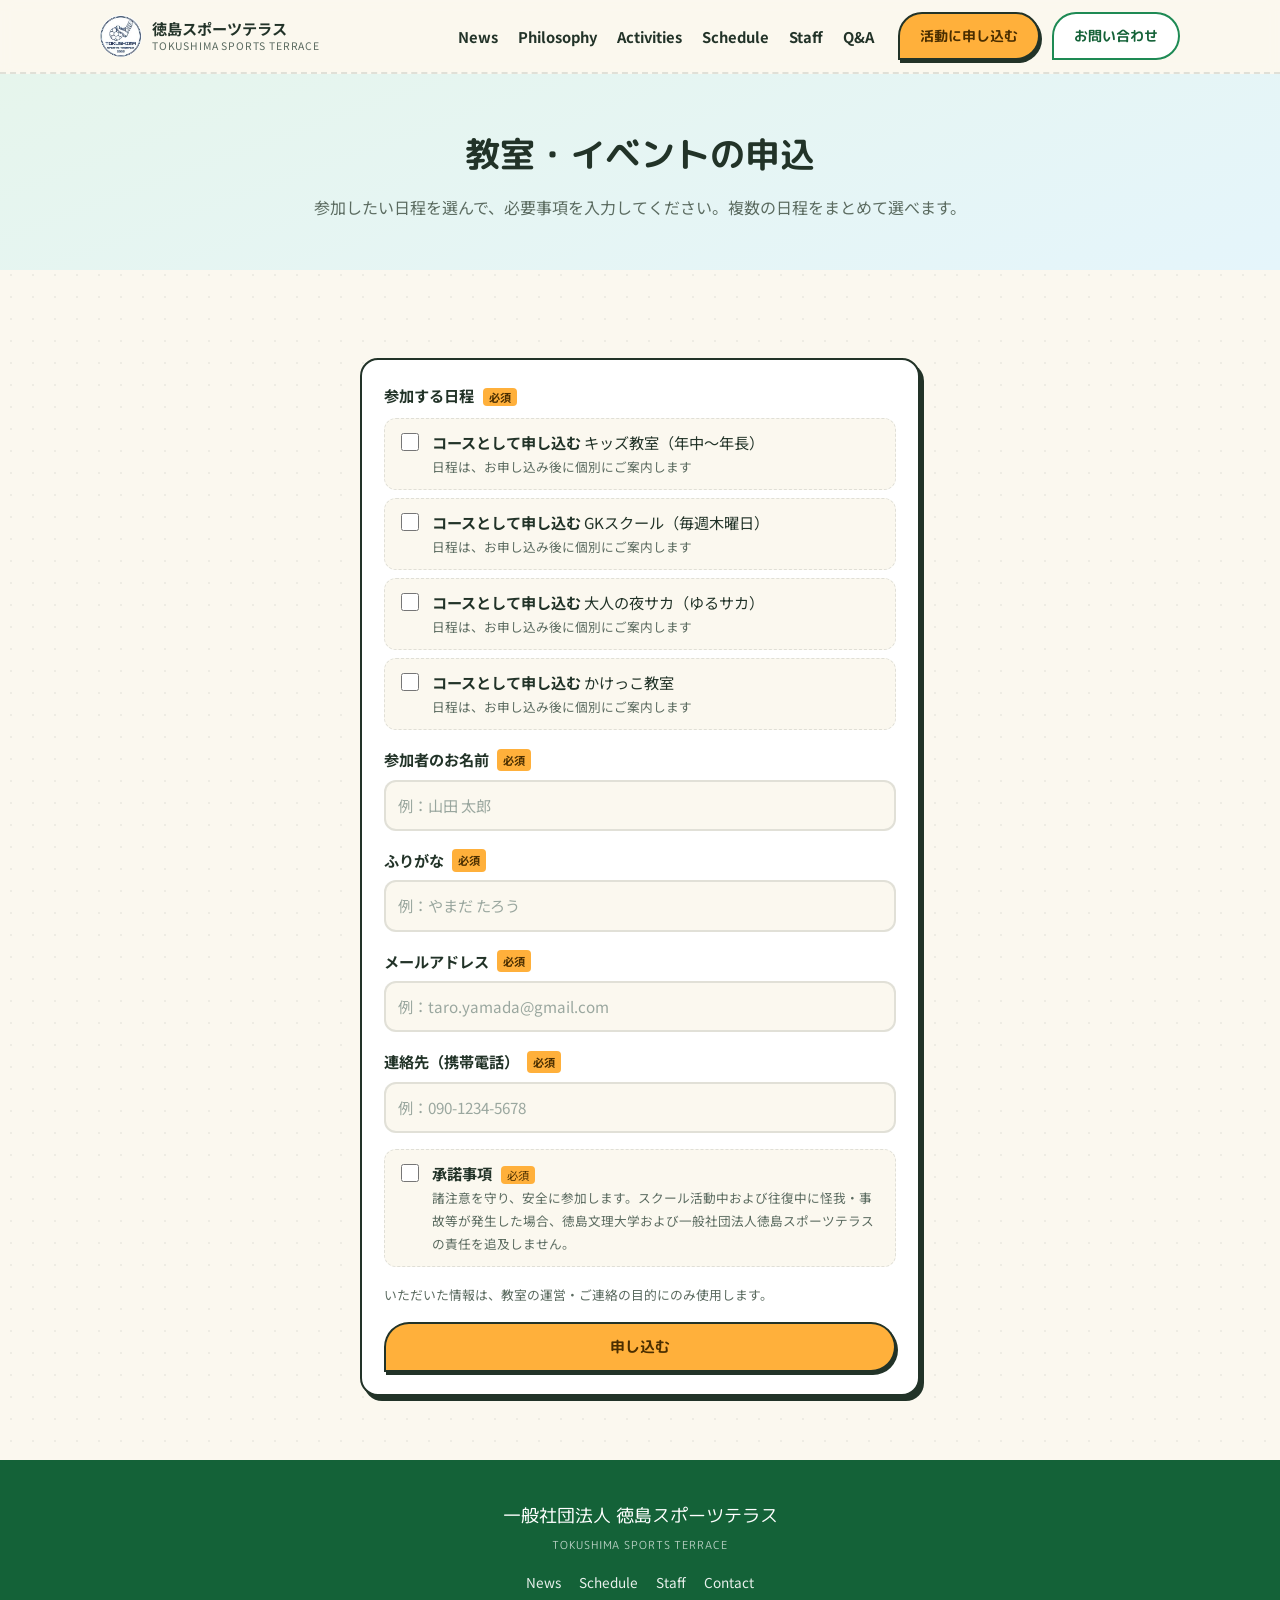
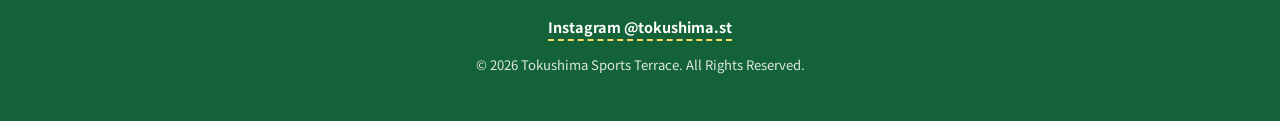
==== commit 9583e362: "Aboutを「経営理念」に置き換える(写真をなくし、理念の一言・大切にすること3つ・設立の経緯・署名・活動場所) Co-Authored-By: Claude Sonnet 5.5 <noreply@" ====
--- a/apply.html
+++ b/apply.html
@@ -30,7 +30,7 @@
     <nav class="primary-nav" id="primaryNav">
       <ul>
         <li><a href="index.html#news" class="nav-link">News</a></li>
-        <li><a href="index.html#about" class="nav-link">About</a></li>
+        <li><a href="index.html#philosophy" class="nav-link">Philosophy</a></li>
         <li><a href="index.html#activities" class="nav-link">Activities</a></li>
         <li><a href="schedule.html" class="nav-link">Schedule</a></li>
         <li><a href="index.html#staff" class="nav-link">Staff</a></li>
--- a/styles.css
+++ b/styles.css
@@ -191,6 +191,7 @@
 .hero-copy .accent{ color: var(--sun); background: rgba(255,255,255,.94); padding: 0 .15em; border-radius: 6px 6px 6px 0; box-shadow: 2px 2px 0 var(--ink); }
 .hero-sub{ max-width: 620px; margin: 0 auto 28px; color: rgba(255,255,255,.92); }
 .hero-actions{ display: flex; gap: 14px; justify-content: center; flex-wrap: wrap; margin-bottom: 36px; }
+.hero-stats[hidden]{ display: none; }
 .hero-stats{ display: flex; gap: 18px; justify-content: center; flex-wrap: wrap; margin: 0; }
 .hero-stat{
   background: #fff; border-radius: var(--radius-sm); padding: 14px 22px; box-shadow: var(--shadow); min-width: 130px;
@@ -227,7 +228,8 @@
 .news-archive-img{ display: block; width: 100%; max-width: 420px; border-radius: var(--radius-sm); margin-top: 12px; }
 .news-card-head{ display: flex; justify-content: space-between; align-items: center; margin-bottom: 10px; font-size: .8rem; color: var(--ink-soft); }
 .news-card h3{ font-size: 1.05rem; margin-bottom: 8px; }
-.news-card p{ margin: 0; color: var(--ink-soft); font-size: .92rem; }
+.news-card p{ margin: 0; color: var(--ink-soft); font-size: .92rem; display: -webkit-box; -webkit-line-clamp: 2; -webkit-box-orient: vertical; overflow: hidden; }
+.news-more{ display: inline-block; margin-top: 10px; font-weight: 700; font-size: .88rem; color: var(--green-deep); border-bottom: 2px solid var(--tape); }
 .news-tag{
   font-family: var(--font-hand); padding: 2px 12px; border-radius: 255px 15px 225px 15px/15px 225px 15px 255px;
   font-size: .82rem;
@@ -331,6 +333,7 @@
 .accordion-item summary::after{ content: '+'; margin-left: auto; font-family: var(--font-display); font-size: 1.2rem; color: var(--sky-deep); }
 .accordion-item[open] summary::after{ content: '−'; }
 .accordion-body{ margin-top: 10px; color: var(--ink-soft); }
+.news-archive-text{ margin: 0; white-space: pre-line; } /* フォームの回答の改行を、そのまま表示する */
 .news-archive-title{ flex: 1; }
 
 /* ---------- Contact ---------- */
@@ -453,7 +456,30 @@
 .apply-title{ flex: 1 1 200px; font-weight: 700; }
 .apply-title small{ display: block; font-weight: 400; color: var(--ink-soft); font-size: .82rem; }
 .apply-btn{ padding: 6px 18px; font-size: .9rem; }
-.apply-more{ text-align: center; margin-top: 22px; }
+.apply-more{ display: flex; flex-wrap: wrap; justify-content: center; gap: 12px; margin-top: 22px; }
 .site-form .lbl{ display: flex; align-items: center; gap: 8px; }
 .site-form .lbl .req{ margin-left: 0; }
 .site-form input::placeholder, .site-form textarea::placeholder{ color: #9AA79F; }
+
+/* ===== 画像の拡大表示（モーダル） ===== */
+.news-archive-img{ cursor: zoom-in; }
+.lightbox{ position: fixed; inset: 0; z-index: 1000; background: rgba(20, 30, 24, .88); display: flex; align-items: center; justify-content: center; padding: 16px; cursor: zoom-out; }
+.lightbox[hidden]{ display: none; }
+.lightbox-img{ max-width: 100%; max-height: 100%; object-fit: contain; border-radius: var(--radius-sm); background: #fff; box-shadow: 0 8px 30px rgba(0,0,0,.4); cursor: default; }
+.lightbox-close{ position: absolute; top: 12px; right: 14px; width: 44px; height: 44px; border: 0; border-radius: 50%; background: #fff; color: var(--ink); font-size: 1.6rem; line-height: 1; cursor: pointer; }
+body.is-lightbox{ overflow: hidden; }
+
+/* ===== 活動予定・申し込み（次の活動日の一覧＋カレンダー） ===== */
+.apply-block{ margin-bottom: 36px; }
+.apply-subtitle{ font-family: var(--font-hand); font-size: 1.3rem; color: var(--green-deep); margin: 0 0 12px; font-weight: 400; }
+
+/* ===== 経営理念 ===== */
+.philosophy-section{ background: #fff; }
+.philosophy-lead{ font-family: var(--font-hand); font-size: clamp(1.5rem, 4vw, 2.1rem); line-height: 1.6; color: var(--green-deep); margin: 0 0 30px; }
+.philosophy-points{ list-style: none; margin: 0 0 30px; padding: 0; counter-reset: pp; border-top: 1px solid var(--line); }
+.philosophy-points li{ counter-increment: pp; display: grid; grid-template-columns: 2.4rem 1fr; gap: 2px 14px; padding: 16px 0; border-bottom: 1px solid var(--line); }
+.philosophy-points li::before{ content: counter(pp); grid-row: 1 / span 2; font-family: var(--font-hand); font-size: 1.8rem; line-height: 1.1; color: var(--sky-deep); }
+.philosophy-points strong{ font-size: 1.1rem; }
+.philosophy-points span{ color: var(--ink-soft); }
+.philosophy-text{ color: var(--ink-soft); margin: 0 0 14px; line-height: 1.95; }
+.philosophy-sign{ margin: 0 0 30px; text-align: right; color: var(--ink-soft); font-size: .92rem; }
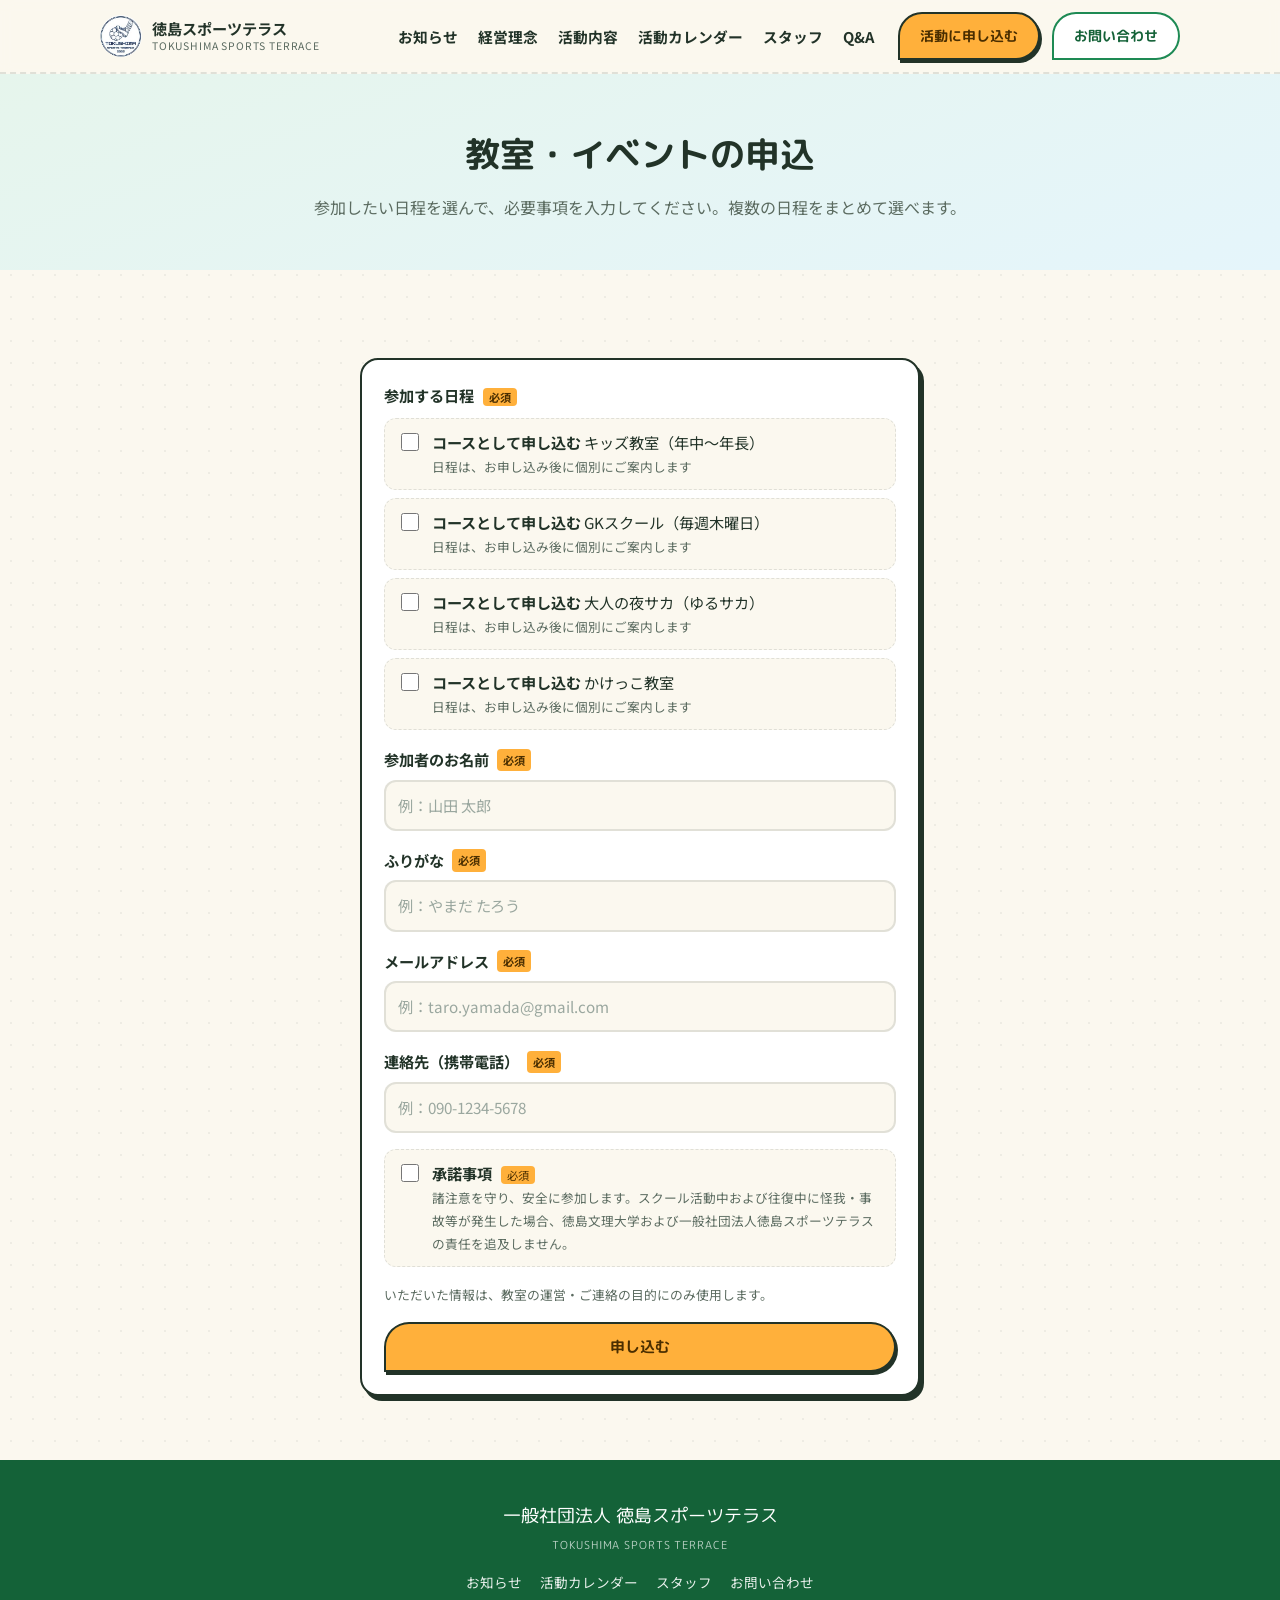
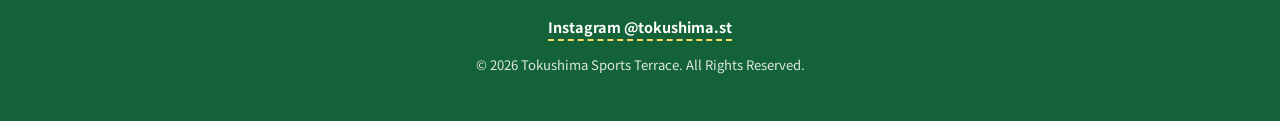
==== commit 0cd6e7f7: "メニューと見出しを日本語に統一(英語の小見出しをなくす)。「活動予定」を「活動カレンダー」に Co-Authored-By: Claude Sonnet 5.5 <noreply@anthropic." ====
--- a/apply.html
+++ b/apply.html
@@ -29,11 +29,11 @@
     </button>
     <nav class="primary-nav" id="primaryNav">
       <ul>
-        <li><a href="index.html#news" class="nav-link">News</a></li>
-        <li><a href="index.html#philosophy" class="nav-link">Philosophy</a></li>
-        <li><a href="index.html#activities" class="nav-link">Activities</a></li>
-        <li><a href="schedule.html" class="nav-link">Schedule</a></li>
-        <li><a href="index.html#staff" class="nav-link">Staff</a></li>
+        <li><a href="index.html#news" class="nav-link">お知らせ</a></li>
+        <li><a href="index.html#philosophy" class="nav-link">経営理念</a></li>
+        <li><a href="index.html#activities" class="nav-link">活動内容</a></li>
+        <li><a href="schedule.html" class="nav-link">活動カレンダー</a></li>
+        <li><a href="index.html#staff" class="nav-link">スタッフ</a></li>
         <li><a href="index.html#faq" class="nav-link">Q&amp;A</a></li>
       </ul>
       <a href="apply.html" class="btn btn-cta nav-cta">活動に申し込む</a>
@@ -98,10 +98,10 @@
       <span class="logo-en js-org-name-en">TOKUSHIMA SPORTS TERRACE</span>
     </div>
     <ul class="footer-nav">
-      <li><a href="news.html">News</a></li>
-      <li><a href="schedule.html">Schedule</a></li>
-      <li><a href="index.html#staff">Staff</a></li>
-      <li><a href="index.html#contact">Contact</a></li>
+      <li><a href="news.html">お知らせ</a></li>
+      <li><a href="schedule.html">活動カレンダー</a></li>
+      <li><a href="index.html#staff">スタッフ</a></li>
+      <li><a href="index.html#contact">お問い合わせ</a></li>
     </ul>
     <p class="footer-sns"><a class="js-instagram-link" href="#" target="_blank" rel="noopener" hidden>Instagram <span class="js-instagram-handle"></span></a></p>
     <p class="footer-copy" id="footerCopy"></p>
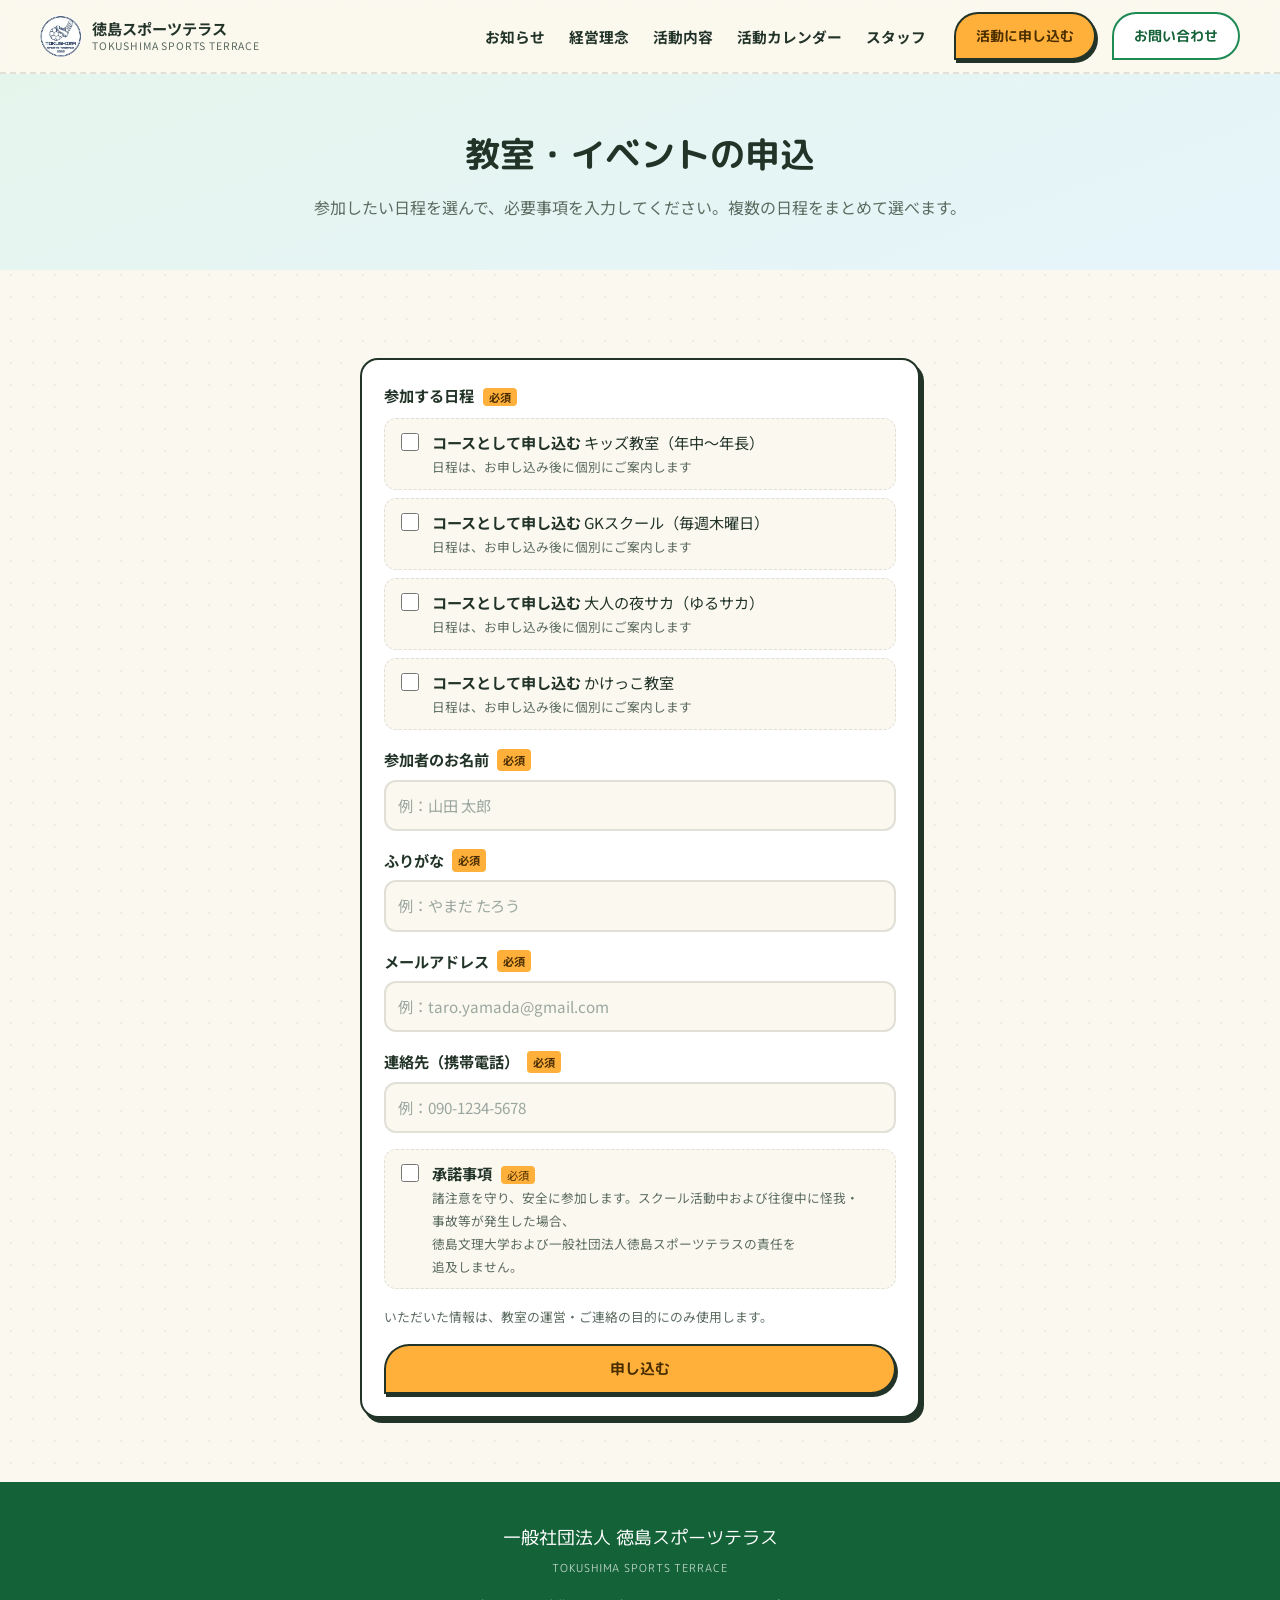
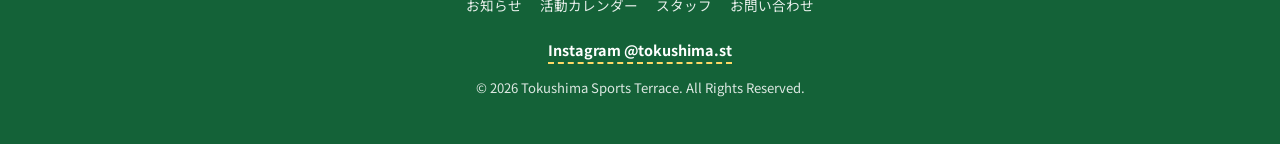
==== commit f6e88c41: "ヘッダーの詰まりを解消(Q&Aをメニューから外しフッターへ、ロゴとメニューの間隔と幅を広げ、1200px以下はメニュー折りたたみ) Co-Authored-By: Claude Sonnet 5.5 " ====
--- a/apply.html
+++ b/apply.html
@@ -34,7 +34,6 @@
         <li><a href="index.html#activities" class="nav-link">活動内容</a></li>
         <li><a href="schedule.html" class="nav-link">活動カレンダー</a></li>
         <li><a href="index.html#staff" class="nav-link">スタッフ</a></li>
-        <li><a href="index.html#faq" class="nav-link">Q&amp;A</a></li>
       </ul>
       <a href="apply.html" class="btn btn-cta nav-cta">活動に申し込む</a>
       <a href="index.html#contact" class="btn btn-ghost nav-cta">お問い合わせ</a>
--- a/styles.css
+++ b/styles.css
@@ -41,6 +41,8 @@
   *{ animation-duration: .001ms !important; transition-duration: .001ms !important; }
 }
 
+/* 日本語の折り返し：意味のまとまり(文節)の切れ目で折り返し、行頭に「ー」や小さい「っ」が来ないようにする。対応していないブラウザでは、無視されるだけ */
+html{ word-break: auto-phrase; line-break: strict; }
 body{
   margin: 0;
   font-family: var(--font-body);
@@ -100,7 +102,7 @@
   backdrop-filter: blur(6px); border-bottom: 2px dashed var(--line);
 }
 .header-inner{
-  max-width: var(--max-width); margin: 0 auto; height: var(--header-height);
+  max-width: 1240px; margin: 0 auto; height: var(--header-height);
   display: flex; align-items: center; justify-content: space-between; padding: 0 20px;
 }
 .logo{ display: flex; align-items: center; gap: 10px; text-decoration: none; color: var(--ink); }
@@ -120,21 +122,21 @@
 }
 .nav-toggle span{ width: 24px; height: 2px; background: var(--ink); border-radius: 2px; }
 
-.primary-nav{ display: flex; align-items: center; gap: 24px; }
-.primary-nav ul{ list-style: none; display: flex; gap: 20px; margin: 0; padding: 0; }
-.nav-link{ text-decoration: none; color: var(--ink); font-weight: 700; font-size: .92rem; }
+.primary-nav{ display: flex; align-items: center; gap: 28px; margin-left: 32px; }
+.primary-nav ul{ list-style: none; display: flex; gap: 24px; margin: 0; padding: 0; }
+.nav-link{ white-space: nowrap; text-decoration: none; color: var(--ink); font-weight: 700; font-size: .92rem; }
 .nav-link:hover{ color: var(--green-deep); }
 .nav-cta{ padding: 10px 20px; font-size: .85rem; white-space: nowrap; }
 .nav-cta + .nav-cta{ margin-left: -12px; }
 
-@media (max-width: 960px){
+@media (max-width: 1200px){
   .nav-toggle{ display: flex; }
   .primary-nav{
     position: absolute; top: var(--header-height); left: 0; right: 0; background: #fff;
     flex-direction: column; align-items: stretch; padding: 16px 20px; gap: 16px;
     border-bottom: 1px solid var(--line); display: none;
   }
-  .primary-nav.is-open{ display: flex; }
+  .primary-nav.is-open{ display: flex; margin-left: 0; }
   .primary-nav ul{ flex-direction: column; gap: 12px; }
   .nav-cta + .nav-cta{ margin-left: 0; }
   .nav-cta{ text-align: center; }
@@ -475,11 +477,11 @@
 
 /* ===== 経営理念 ===== */
 .philosophy-section{ background: #fff; }
-.philosophy-lead{ font-family: var(--font-hand); font-size: clamp(1.5rem, 4vw, 2.1rem); line-height: 1.6; color: var(--green-deep); margin: 0 0 30px; }
+.philosophy-lead{ font-family: var(--font-hand); font-size: clamp(1.4rem, 3.6vw, 1.95rem); line-height: 1.6; color: var(--green-deep); margin: 0 0 30px; text-wrap: balance; } /* 行の長さを、そろえて折り返す（1〜2文字だけ、次の行に残るのを防ぐ） */
 .philosophy-points{ list-style: none; margin: 0 0 30px; padding: 0; counter-reset: pp; border-top: 1px solid var(--line); }
 .philosophy-points li{ counter-increment: pp; display: grid; grid-template-columns: 2.4rem 1fr; gap: 2px 14px; padding: 16px 0; border-bottom: 1px solid var(--line); }
 .philosophy-points li::before{ content: counter(pp); grid-row: 1 / span 2; font-family: var(--font-hand); font-size: 1.8rem; line-height: 1.1; color: var(--sky-deep); }
 .philosophy-points strong{ font-size: 1.1rem; }
-.philosophy-points span{ color: var(--ink-soft); }
-.philosophy-text{ color: var(--ink-soft); margin: 0 0 14px; line-height: 1.95; }
+.philosophy-points span{ color: var(--ink-soft); text-wrap: pretty; }
+.philosophy-text{ color: var(--ink-soft); margin: 0 0 14px; line-height: 1.95; text-wrap: pretty; }
 .philosophy-sign{ margin: 0 0 30px; text-align: right; color: var(--ink-soft); font-size: .92rem; }
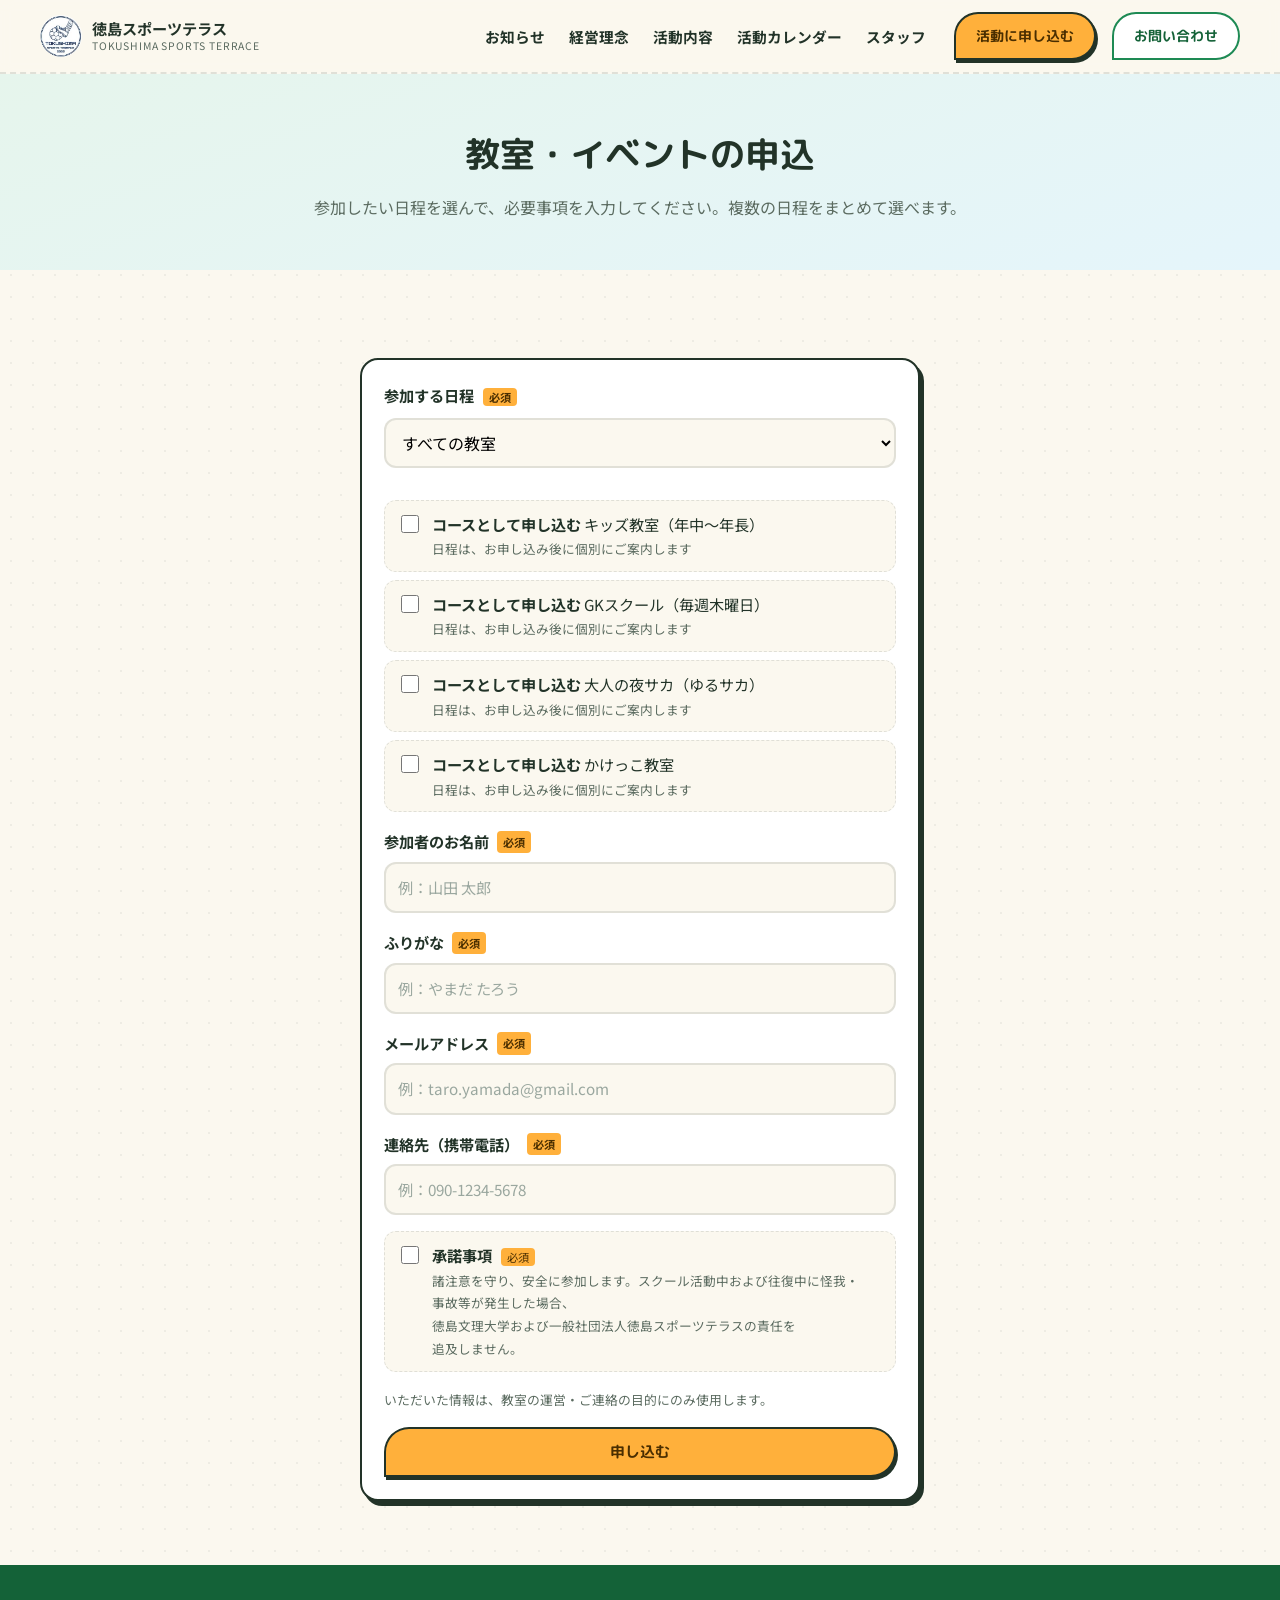
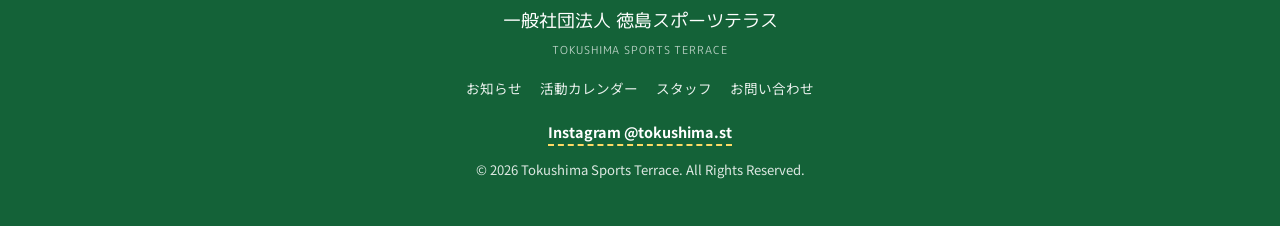
==== commit 2a971fa3: "申込ページに、教室で絞り込むプルダウンと選択中の件数表示を追加 Co-Authored-By: Claude Sonnet 5.5 <noreply@anthropic.com>" ====
--- a/apply.html
+++ b/apply.html
@@ -49,11 +49,12 @@
 
   <section class="section">
     <div class="section-inner section-inner--narrow">
-      <p class="sync-warning" id="applyHint" hidden></p>
 
       <form class="site-form" id="applyForm" novalidate>
         <fieldset>
           <legend>参加する日程 <span class="req">必須</span></legend>
+          <select id="applyClass" aria-label="教室で絞り込む"></select>
+          <p class="apply-count" id="applyCount" aria-live="polite"></p>
           <div id="applyEvents" style="display:grid;gap:8px"><p class="empty-note">読み込み中…</p></div>
         </fieldset>
         <label><span class="lbl">参加者のお名前 <span class="req">必須</span></span>
--- a/styles.css
+++ b/styles.css
@@ -485,3 +485,7 @@
 .philosophy-points span{ color: var(--ink-soft); text-wrap: pretty; }
 .philosophy-text{ color: var(--ink-soft); margin: 0 0 14px; line-height: 1.95; text-wrap: pretty; }
 .philosophy-sign{ margin: 0 0 30px; text-align: right; color: var(--ink-soft); font-size: .92rem; }
+
+/* 申込ページの教室プルダウン */
+.check[hidden]{ display: none; }
+.apply-count{ margin: 0; font-size: .85rem; color: var(--green-deep); min-height: 1.2em; }
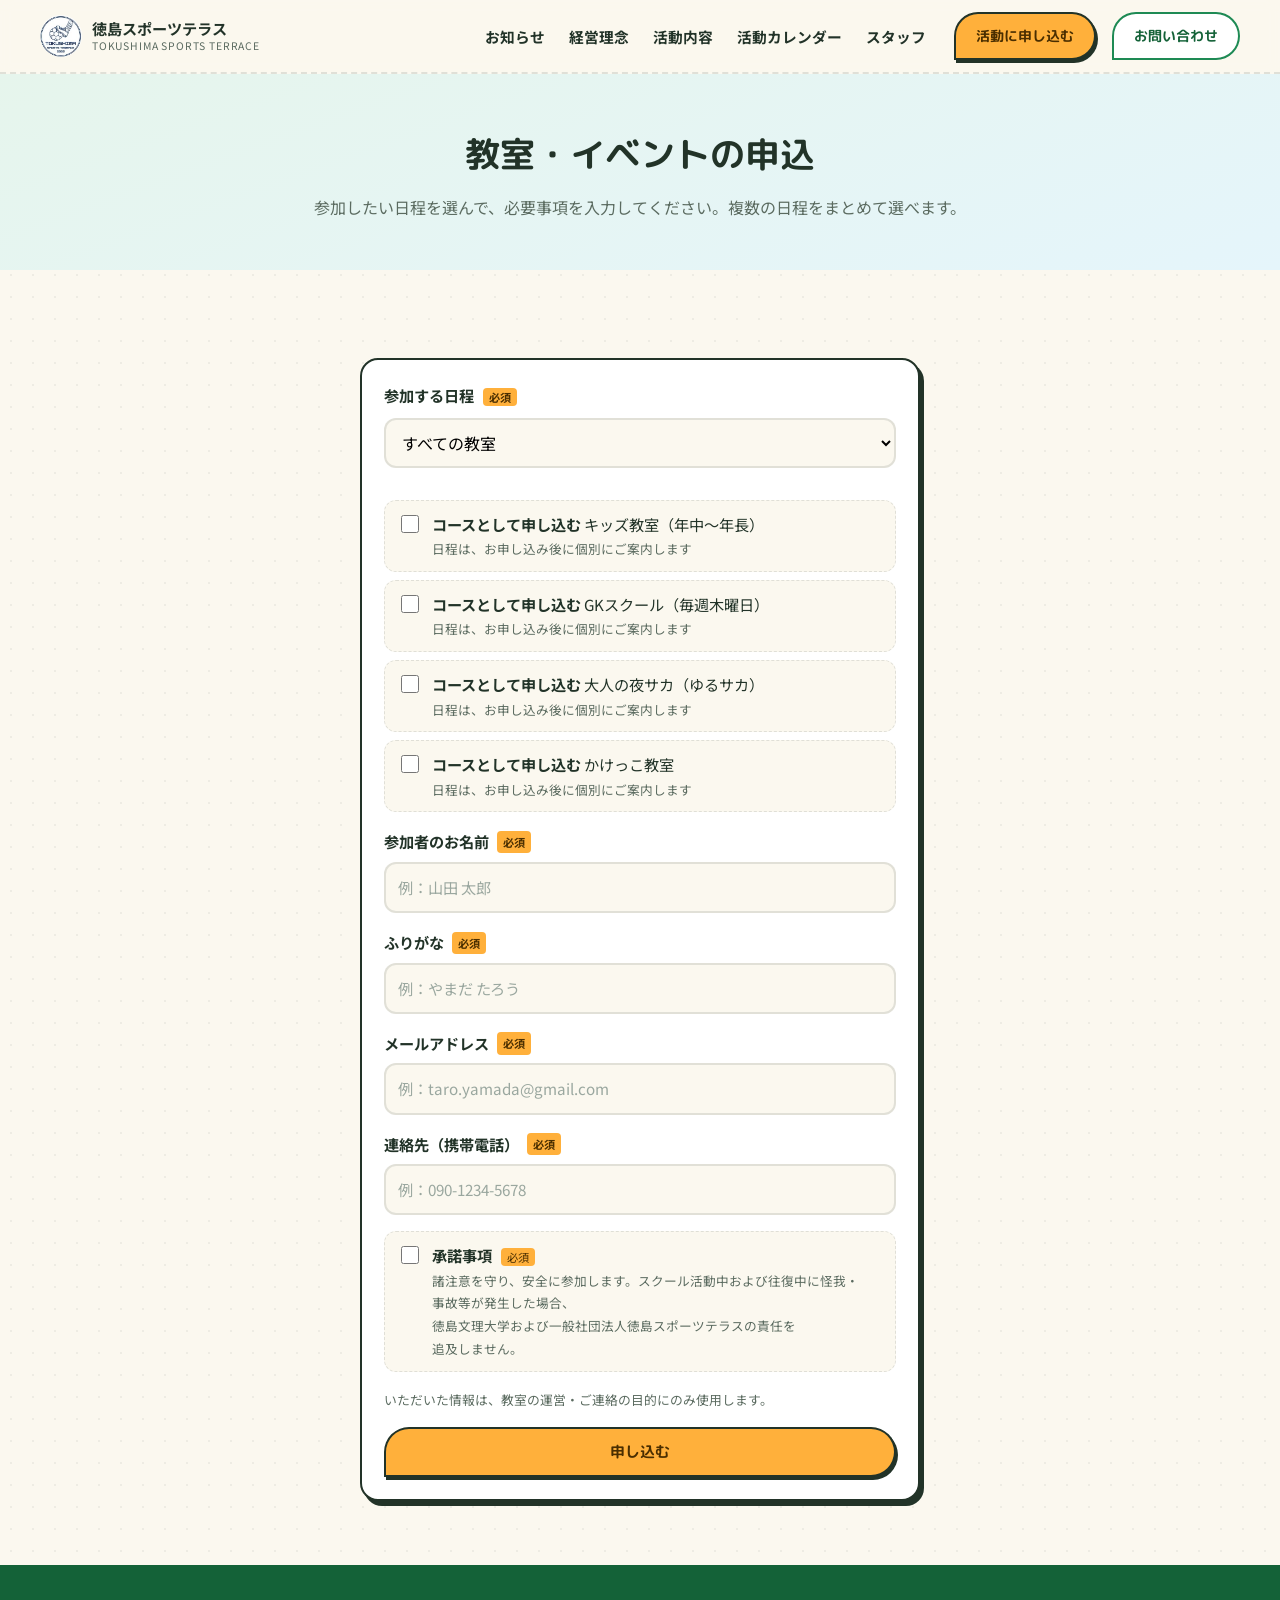
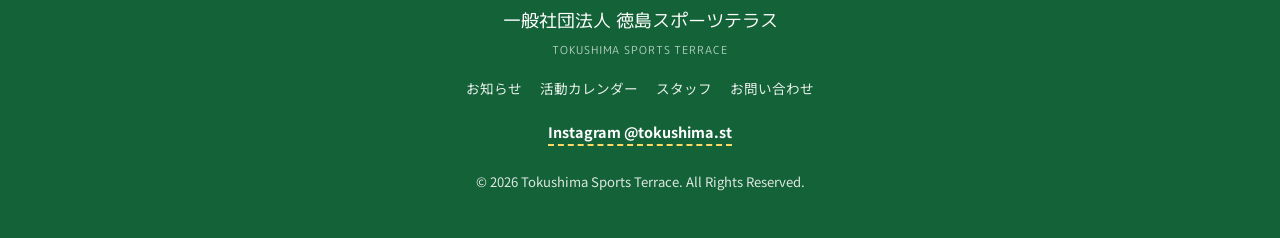
==== commit d31539fb: "フッターに団体情報(所在地・法人番号など)を、「その他」シートの「フッターの「◯◯」」の行から出せるようにした Co-Authored-By: Claude Sonnet 5.5 <noreply@a" ====
--- a/apply.html
+++ b/apply.html
@@ -3,6 +3,7 @@
 <head>
 <meta charset="UTF-8">
 <meta name="viewport" content="width=device-width, initial-scale=1.0">
+<meta name="robots" content="noindex, nofollow">
 <title>教室・イベントの申込 | 一般社団法人徳島スポーツテラス</title>
 <meta name="description" content="一般社団法人徳島スポーツテラスの教室・イベントの申込ページです。">
 <link rel="preconnect" href="https://fonts.googleapis.com">
@@ -104,6 +105,7 @@
       <li><a href="index.html#contact">お問い合わせ</a></li>
     </ul>
     <p class="footer-sns"><a class="js-instagram-link" href="#" target="_blank" rel="noopener" hidden>Instagram <span class="js-instagram-handle"></span></a></p>
+    <p class="footer-facts" id="footerFacts" hidden></p>
     <p class="footer-copy" id="footerCopy"></p>
   </div>
 </footer>
--- a/styles.css
+++ b/styles.css
@@ -419,6 +419,8 @@
 .footer-inner{ max-width: var(--max-width); margin: 0 auto; text-align: center; }
 .footer-brand{ font-family: var(--font-display); font-size: 1.1rem; margin-bottom: 12px; }
 .footer-brand .logo-en{ display: block; font-size: .7rem; color: rgba(255,255,255,.7); margin-top: 4px; }
+.footer-facts{ display: flex; flex-wrap: wrap; gap: 4px 18px; justify-content: center; font-size: .8rem; opacity: .85; margin: 0 0 12px; }
+.footer-facts b{ font-weight: 700; margin-right: 4px; }
 .footer-copy{ font-size: .82rem; opacity: .85; margin: 12px 0 4px; }
 .footer-note{ font-size: .78rem; opacity: .7; max-width: 560px; margin: 0 auto; }
 .footer-nav{ list-style: none; display: flex; gap: 18px; justify-content: center; padding: 0; margin: 0 0 16px; flex-wrap: wrap; }
